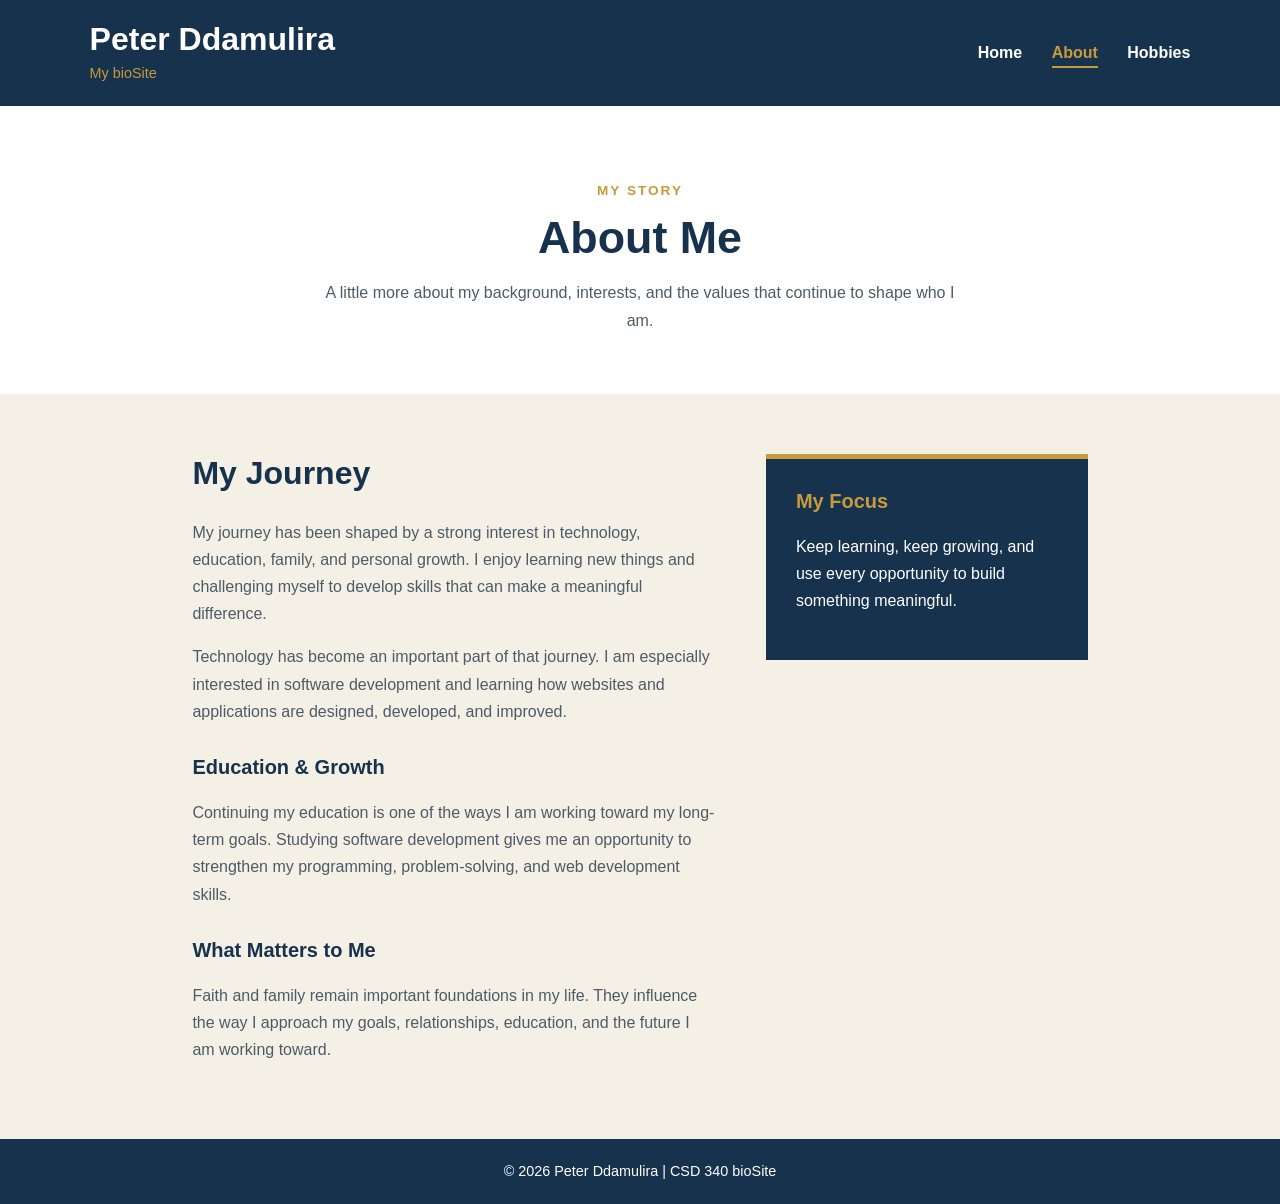
==== about.html @ 32c37889 "bioSite development" ====
<!--
    Name: Peter Ddamulira
    Date: September 13, 2026
    Assignment: bioSite Development
-->

<!DOCTYPE html>
<html lang="en">

<head>
    <meta charset="UTF-8">
    <meta name="viewport" content="width=device-width, initial-scale=1.0">

    <title>About | Peter Ddamulira</title>

    <link rel="stylesheet" href="site.css">
</head>

<body>

    <header>
        <div class="site-title">
            <h1>Peter Ddamulira</h1>
            <p>My bioSite</p>
        </div>

        <nav>
            <a href="index.html">Home</a>
            <a href="about.html" class="active">About</a>
            <a href="hobbies.html">Hobbies</a>
        </nav>
    </header>

    <main>

        <section class="page-heading">
            <p class="eyebrow">MY STORY</p>
            <h2>About Me</h2>
            <p>
                A little more about my background, interests, and the values
                that continue to shape who I am.
            </p>
        </section>

        <section class="about-section">

            <div class="about-content">

                <h2>My Journey</h2>

                <p>
                    My journey has been shaped by a strong interest in
                    technology, education, family, and personal growth.
                    I enjoy learning new things and challenging myself to
                    develop skills that can make a meaningful difference.
                </p>

                <p>
                    Technology has become an important part of that journey.
                    I am especially interested in software development and
                    learning how websites and applications are designed,
                    developed, and improved.
                </p>

                <h3>Education & Growth</h3>

                <p>
                    Continuing my education is one of the ways I am working
                    toward my long-term goals. Studying software development
                    gives me an opportunity to strengthen my programming,
                    problem-solving, and web development skills.
                </p>

                <h3>What Matters to Me</h3>

                <p>
                    Faith and family remain important foundations in my life.
                    They influence the way I approach my goals, relationships,
                    education, and the future I am working toward.
                </p>

            </div>

            <aside class="quote-card">
                <h3>My Focus</h3>
                <p>
                    Keep learning, keep growing, and use every opportunity
                    to build something meaningful.
                </p>
            </aside>

        </section>

    </main>

    <footer>
        <p>&copy; 2026 Peter Ddamulira | CSD 340 bioSite</p>
    </footer>

</body>

</html>
---- site.css ----
/*
    Name: Peter Ddamulira
    Date: September 13, 2026
    Assignment: bioSite Development
*/

/* ---------- ATOMS ---------- */

* {
    box-sizing: border-box;
}

html {
    scroll-behavior: smooth;
}

body {
    margin: 0;
    background-color: #f5f0e6;
    color: #4d5b66;
    font-family: Arial, Helvetica, sans-serif;
    line-height: 1.6;
}

h1,
h2,
h3 {
    color: #17324d;
    line-height: 1.2;
}

h1 {
    margin: 0;
    font-size: 2rem;
    font-weight: 600;
}

h2 {
    font-size: 2rem;
    font-weight: 600;
}

h3 {
    font-size: 1.25rem;
    font-weight: 600;
}

p {
    font-size: 1rem;
    line-height: 1.7;
}

a {
    color: #17324d;
}

.eyebrow {
    margin-bottom: 8px;
    color: #c79a3b;
    font-size: 0.85rem;
    font-weight: 700;
    letter-spacing: 2px;
}

/* ---------- HEADER / NAVIGATION ---------- */

header {
    display: flex;
    align-items: center;
    justify-content: space-between;
    padding: 20px 7%;
    background-color: #17324d;
}

.site-title h1 {
    color: #ffffff;
}

.site-title p {
    margin: 3px 0 0;
    color: #c79a3b;
    font-size: 0.9rem;
}

nav a {
    margin-left: 25px;
    padding-bottom: 5px;
    color: #ffffff;
    font-weight: 600;
    text-decoration: none;
}

nav a:hover,
nav a.active {
    color: #c79a3b;
    border-bottom: 2px solid #c79a3b;
}

/* ---------- HOME HERO ---------- */

.hero {
    display: flex;
    align-items: center;
    min-height: 430px;
    padding: 70px 8%;
    background-color: #ffffff;
}

.hero-content {
    max-width: 700px;
}

.hero h2 {
    max-width: 650px;
    margin: 10px 0 20px;
    font-size: 3.2rem;
}

.hero-content > p:not(.eyebrow) {
    max-width: 620px;
    margin-bottom: 30px;
    font-size: 1.1rem;
}

.button {
    display: inline-block;
    padding: 12px 22px;
    background-color: #c79a3b;
    color: #ffffff;
    font-weight: 600;
    text-decoration: none;
    border-radius: 4px;
}

.button:hover {
    background-color: #17324d;
}

/* ---------- HOME INTRO ---------- */

.intro {
    padding: 60px 8%;
    text-align: center;
}

.intro > p {
    max-width: 750px;
    margin: 0 auto 35px;
}

.feature-grid {
    display: flex;
    gap: 25px;
    justify-content: center;
    margin-top: 30px;
}

.feature-card {
    flex: 1;
    max-width: 350px;
    padding: 28px;
    background-color: #ffffff;
    border-top: 4px solid #c79a3b;
    box-shadow: 0 4px 12px rgba(0, 0, 0, 0.08);
}

.feature-card h3 {
    margin-top: 0;
}

/* ---------- PAGE HEADINGS ---------- */

.page-heading {
    padding: 60px 8%;
    background-color: #ffffff;
    text-align: center;
}

.page-heading h2 {
    margin: 5px 0 15px;
    font-size: 2.8rem;
}

.page-heading > p:last-child {
    max-width: 650px;
    margin: 0 auto;
}

/* ---------- ABOUT PAGE ---------- */

.about-section {
    display: flex;
    gap: 50px;
    max-width: 1100px;
    margin: 0 auto;
    padding: 60px 8%;
}

.about-content {
    flex: 2;
}

.about-content h2 {
    margin-top: 0;
}

.about-content h3 {
    margin-top: 30px;
}

.quote-card {
    flex: 1;
    align-self: flex-start;
    padding: 30px;
    background-color: #17324d;
    border-top: 5px solid #c79a3b;
}

.quote-card h3 {
    margin-top: 0;
    color: #c79a3b;
}

.quote-card p {
    color: #ffffff;
}

/* ---------- HOBBIES PAGE ---------- */

.hobbies-grid {
    display: flex;
    gap: 25px;
    max-width: 1200px;
    margin: 0 auto;
    padding: 60px 8%;
}

.hobby-card {
    flex: 1;
    padding: 30px;
    background-color: #ffffff;
    border-bottom: 4px solid #c79a3b;
    box-shadow: 0 4px 12px rgba(0, 0, 0, 0.08);
}

.hobby-number {
    color: #c79a3b;
    font-size: 2rem;
    font-weight: 700;
}

.hobby-card h2 {
    font-size: 1.5rem;
}

/* ---------- FOOTER ---------- */

footer {
    padding: 20px;
    background-color: #17324d;
    text-align: center;
}

footer p {
    margin: 0;
    color: #ffffff;
    font-size: 0.9rem;
}

/* ---------- RESPONSIVE LAYOUT ---------- */

@media screen and (max-width: 768px) {

    header {
        flex-direction: column;
        text-align: center;
    }

    nav {
        margin-top: 15px;
    }

    nav a {
        margin: 0 10px;
    }

    .hero h2 {
        font-size: 2.4rem;
    }

    .feature-grid,
    .about-section,
    .hobbies-grid {
        flex-direction: column;
    }

    .feature-card {
        max-width: none;
    }
}
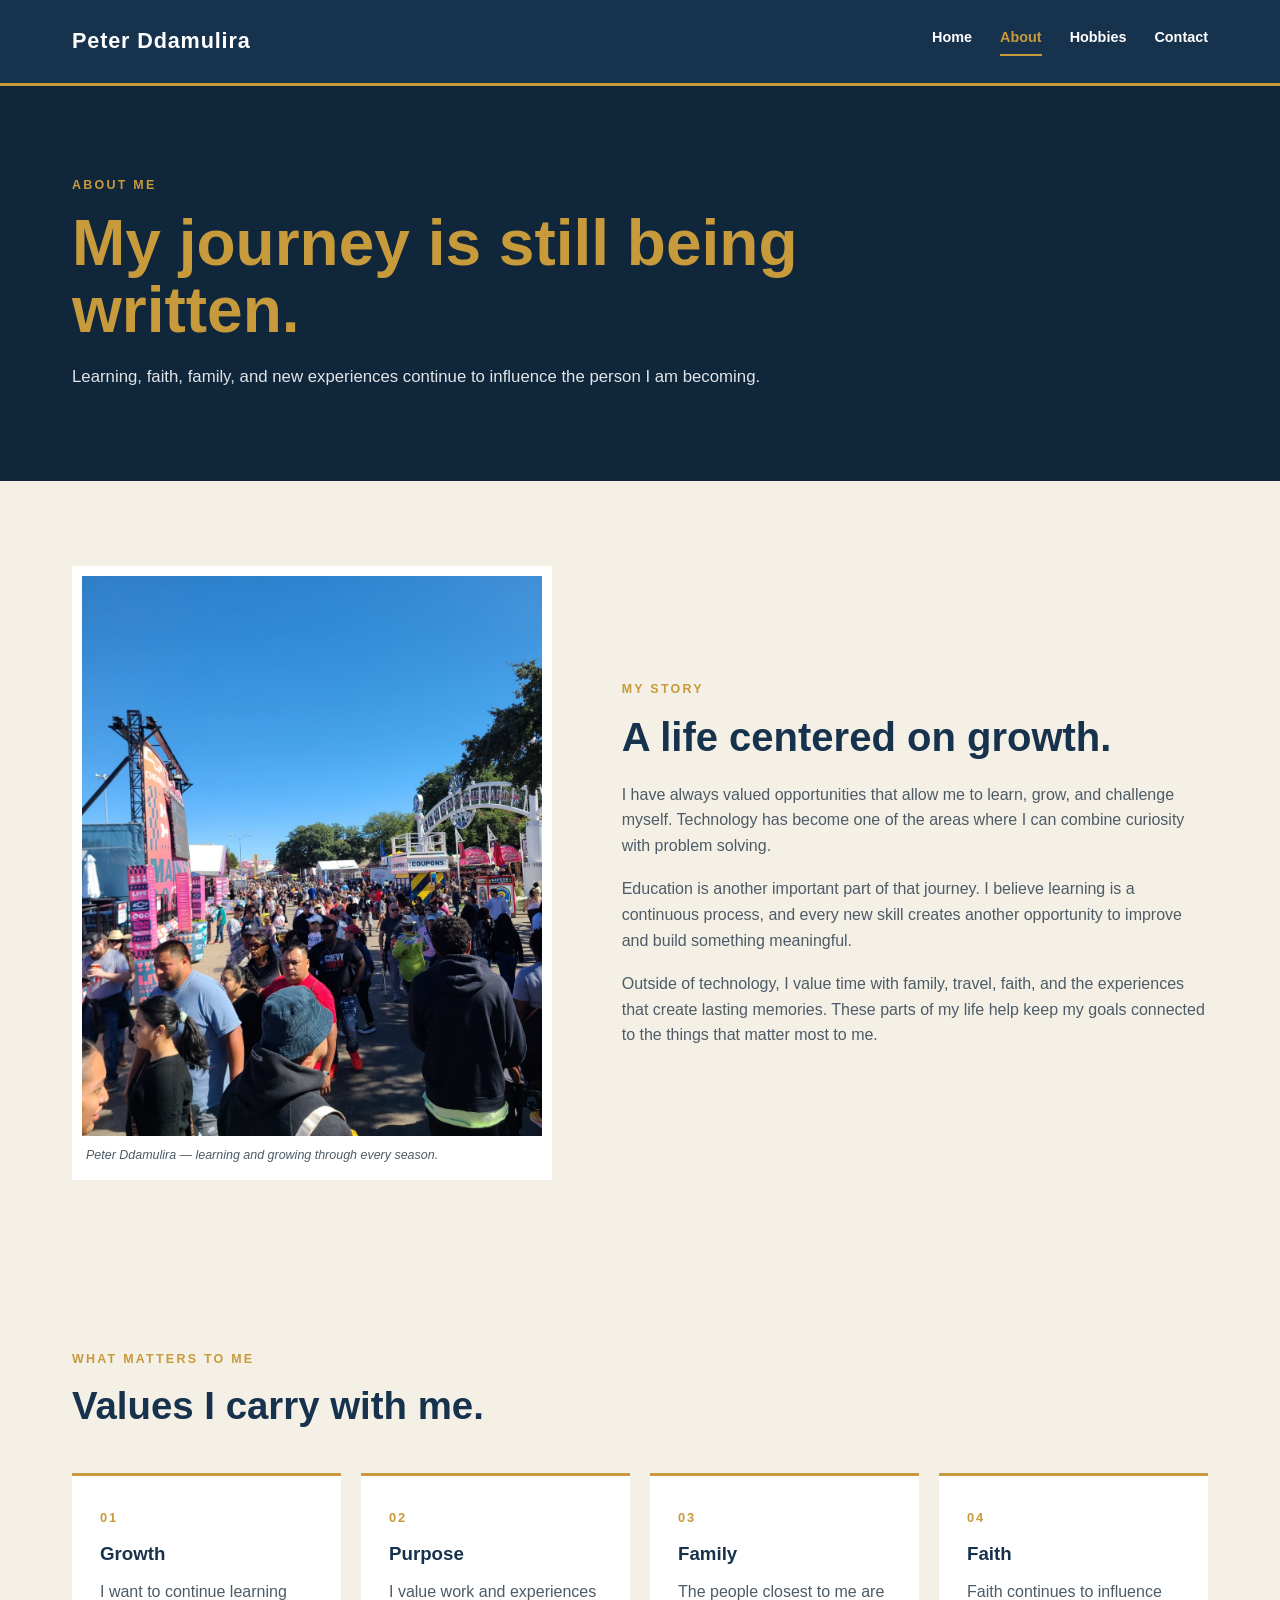
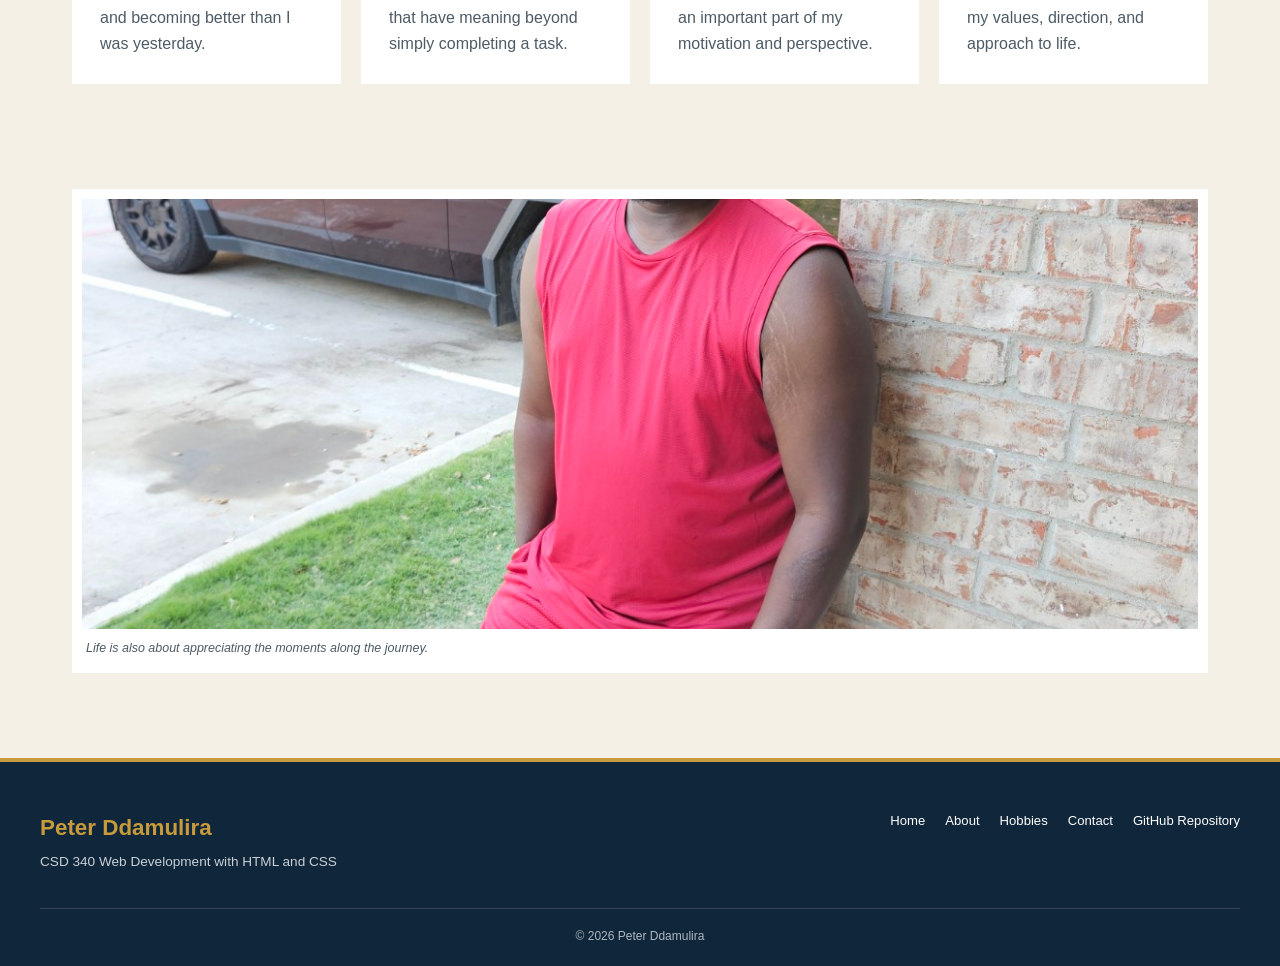
==== commit 320453b3: "Complete bioSite development and deployment" ====
--- a/about.html
+++ b/about.html
@@ -1,102 +1,157 @@
 <!--
     Name: Peter Ddamulira
-    Date: September 13, 2026
-    Assignment: bioSite Development
+    Date: September 16, 2026
+    Assignment: bioSite Development and GitHub Pages Deployment
 -->
 
 <!DOCTYPE html>
 <html lang="en">
-
 <head>
     <meta charset="UTF-8">
     <meta name="viewport" content="width=device-width, initial-scale=1.0">
-
-    <title>About | Peter Ddamulira</title>
-
+    <meta name="description" content="About Peter Ddamulira">
+    <title>Peter Ddamulira | About</title>
     <link rel="stylesheet" href="site.css">
 </head>
 
 <body>
 
-    <header>
-        <div class="site-title">
-            <h1>Peter Ddamulira</h1>
-            <p>My bioSite</p>
+    <header class="site-header">
+        <div class="header-container">
+            <a class="site-name" href="index.html">Peter Ddamulira</a>
+
+            <nav aria-label="Main navigation">
+                <a href="index.html">Home</a>
+                <a class="active" href="about.html">About</a>
+                <a href="hobbies.html">Hobbies</a>
+                <a href="contact.html">Contact</a>
+            </nav>
         </div>
-
-        <nav>
-            <a href="index.html">Home</a>
-            <a href="about.html" class="active">About</a>
-            <a href="hobbies.html">Hobbies</a>
-        </nav>
     </header>
 
     <main>
-
-        <section class="page-heading">
-            <p class="eyebrow">MY STORY</p>
-            <h2>About Me</h2>
-            <p>
-                A little more about my background, interests, and the values
-                that continue to shape who I am.
-            </p>
+        <section class="page-hero">
+            <div>
+                <p class="eyebrow">ABOUT ME</p>
+                <h1>My journey is still being written.</h1>
+                <p>
+                    Learning, faith, family, and new experiences continue to
+                    influence the person I am becoming.
+                </p>
+            </div>
         </section>
 
-        <section class="about-section">
+        <section class="about-layout">
+            <figure class="about-photo">
+                <img
+                    src="images/20231014_144253.jpg"
+                    alt="Peter Ddamulira"
+                >
+                <figcaption>Peter Ddamulira — learning and growing through every season.</figcaption>
+            </figure>
 
-            <div class="about-content">
-
-                <h2>My Journey</h2>
+            <article class="about-copy">
+                <p class="eyebrow">MY STORY</p>
+                <h2>A life centered on growth.</h2>
 
                 <p>
-                    My journey has been shaped by a strong interest in
-                    technology, education, family, and personal growth.
-                    I enjoy learning new things and challenging myself to
-                    develop skills that can make a meaningful difference.
+                    I have always valued opportunities that allow me to learn,
+                    grow, and challenge myself. Technology has become one of the
+                    areas where I can combine curiosity with problem solving.
                 </p>
 
                 <p>
-                    Technology has become an important part of that journey.
-                    I am especially interested in software development and
-                    learning how websites and applications are designed,
-                    developed, and improved.
+                    Education is another important part of that journey. I
+                    believe learning is a continuous process, and every new
+                    skill creates another opportunity to improve and build
+                    something meaningful.
                 </p>
 
-                <h3>Education & Growth</h3>
+                <p>
+                    Outside of technology, I value time with family, travel,
+                    faith, and the experiences that create lasting memories.
+                    These parts of my life help keep my goals connected to the
+                    things that matter most to me.
+                </p>
+            </article>
+        </section>
 
-                <p>
-                    Continuing my education is one of the ways I am working
-                    toward my long-term goals. Studying software development
-                    gives me an opportunity to strengthen my programming,
-                    problem-solving, and web development skills.
-                </p>
-
-                <h3>What Matters to Me</h3>
-
-                <p>
-                    Faith and family remain important foundations in my life.
-                    They influence the way I approach my goals, relationships,
-                    education, and the future I am working toward.
-                </p>
-
+        <section class="values-section">
+            <div class="section-heading">
+                <p class="eyebrow">WHAT MATTERS TO ME</p>
+                <h2>Values I carry with me.</h2>
             </div>
 
-            <aside class="quote-card">
-                <h3>My Focus</h3>
-                <p>
-                    Keep learning, keep growing, and use every opportunity
-                    to build something meaningful.
-                </p>
-            </aside>
+            <div class="values-grid">
+                <article>
+                    <span>01</span>
+                    <h3>Growth</h3>
+                    <p>
+                        I want to continue learning and becoming better than I
+                        was yesterday.
+                    </p>
+                </article>
 
+                <article>
+                    <span>02</span>
+                    <h3>Purpose</h3>
+                    <p>
+                        I value work and experiences that have meaning beyond
+                        simply completing a task.
+                    </p>
+                </article>
+
+                <article>
+                    <span>03</span>
+                    <h3>Family</h3>
+                    <p>
+                        The people closest to me are an important part of my
+                        motivation and perspective.
+                    </p>
+                </article>
+
+                <article>
+                    <span>04</span>
+                    <h3>Faith</h3>
+                    <p>
+                        Faith continues to influence my values, direction, and
+                        approach to life.
+                    </p>
+                </article>
+            </div>
         </section>
 
+        <section class="photo-banner">
+            <figure>
+                <img
+                    src="images/20260509_190552.jpg"
+                    alt="A meaningful personal memory"
+                >
+                <figcaption>Life is also about appreciating the moments along the journey.</figcaption>
+            </figure>
+        </section>
     </main>
 
-    <footer>
-        <p>&copy; 2026 Peter Ddamulira | CSD 340 bioSite</p>
+    <footer class="site-footer">
+        <div class="footer-container">
+            <div>
+                <h2>Peter Ddamulira</h2>
+                <p>CSD 340 Web Development with HTML and CSS</p>
+            </div>
+
+            <div class="footer-links">
+                <a href="index.html">Home</a>
+                <a href="about.html">About</a>
+                <a href="hobbies.html">Hobbies</a>
+                <a href="contact.html">Contact</a>
+                <a href="https://github.com/psddam/bioSite"
+                   target="_blank"
+                   rel="noopener noreferrer">GitHub Repository</a>
+            </div>
+        </div>
+
+        <p class="copyright">&copy; 2026 Peter Ddamulira</p>
     </footer>
 
 </body>
-
 </html>
--- a/site.css
+++ b/site.css
@@ -1,13 +1,23 @@
 /*
     Name: Peter Ddamulira
-    Date: September 13, 2026
-    Assignment: bioSite Development
+    Date: September 16, 2026
+    Assignment: bioSite Development and GitHub Pages Deployment
 */
-
-/* ---------- ATOMS ---------- */
 
 * {
     box-sizing: border-box;
+    margin: 0;
+    padding: 0;
+}
+
+:root {
+    --navy: #17324D;
+    --navy-dark: #10263B;
+    --gold: #C79A3B;
+    --cream: #F5F0E6;
+    --white: #FFFFFF;
+    --slate: #4D5B66;
+    --light-border: #DDD6C8;
 }
 
 html {
@@ -15,286 +25,616 @@
 }
 
 body {
-    margin: 0;
-    background-color: #f5f0e6;
-    color: #4d5b66;
+    background-color: var(--cream);
+    color: var(--navy);
     font-family: Arial, Helvetica, sans-serif;
     line-height: 1.6;
 }
 
-h1,
-h2,
-h3 {
-    color: #17324d;
-    line-height: 1.2;
-}
-
-h1 {
-    margin: 0;
-    font-size: 2rem;
+img {
+    display: block;
+    width: 100%;
+}
+
+a {
+    color: inherit;
+}
+
+/* HEADER */
+
+.site-header {
+    background-color: var(--navy);
+    border-bottom: 3px solid var(--gold);
+}
+
+.header-container {
+    align-items: center;
+    display: flex;
+    justify-content: space-between;
+    margin: 0 auto;
+    max-width: 1200px;
+    padding: 24px 32px;
+}
+
+.site-name {
+    color: var(--white);
+    font-size: 1.35rem;
+    font-weight: 700;
+    letter-spacing: 0.04em;
+    text-decoration: none;
+}
+
+nav {
+    display: flex;
+    gap: 28px;
+}
+
+nav a {
+    border-bottom: 2px solid transparent;
+    color: var(--white);
+    font-size: 0.9rem;
     font-weight: 600;
-}
-
-h2 {
-    font-size: 2rem;
-    font-weight: 600;
-}
-
-h3 {
-    font-size: 1.25rem;
-    font-weight: 600;
-}
-
-p {
-    font-size: 1rem;
-    line-height: 1.7;
-}
-
-a {
-    color: #17324d;
-}
+    padding-bottom: 5px;
+    text-decoration: none;
+    transition: 0.2s ease;
+}
+
+nav a:hover,
+nav a.active {
+    border-bottom-color: var(--gold);
+    color: var(--gold);
+}
+
+/* GENERAL */
 
 .eyebrow {
-    margin-bottom: 8px;
-    color: #c79a3b;
+    color: var(--gold);
+    font-size: 0.78rem;
+    font-weight: 700;
+    letter-spacing: 0.18em;
+    margin-bottom: 14px;
+}
+
+.button {
+    border: 2px solid var(--gold);
+    display: inline-block;
     font-size: 0.85rem;
     font-weight: 700;
-    letter-spacing: 2px;
-}
-
-/* ---------- HEADER / NAVIGATION ---------- */
-
-header {
+    letter-spacing: 0.04em;
+    padding: 13px 20px;
+    text-decoration: none;
+    transition: 0.2s ease;
+}
+
+.primary-button {
+    background-color: var(--gold);
+    color: var(--navy-dark);
+}
+
+.primary-button:hover {
+    background-color: transparent;
+    color: var(--gold);
+}
+
+.secondary-button {
+    background-color: transparent;
+    color: var(--white);
+}
+
+.secondary-button:hover {
+    background-color: var(--gold);
+    color: var(--navy-dark);
+}
+
+.outline-button {
+    background-color: transparent;
+    color: var(--navy);
+}
+
+.outline-button:hover {
+    background-color: var(--gold);
+    color: var(--navy-dark);
+}
+
+/* HOME HERO */
+
+.hero {
+    align-items: center;
+    background-color: var(--navy-dark);
+    display: grid;
+    gap: 60px;
+    grid-template-columns: 1.05fr 0.95fr;
+    margin: 0 auto;
+    max-width: 1400px;
+    min-height: 650px;
+    padding: 70px 8%;
+}
+
+.hero-content {
+    color: var(--white);
+}
+
+.hero h1 {
+    font-size: clamp(2.8rem, 5vw, 5rem);
+    line-height: 1.04;
+    margin-bottom: 26px;
+}
+
+.hero h1 span {
+    color: var(--gold);
+}
+
+.hero-text {
+    color: #E4E7E9;
+    font-size: 1.05rem;
+    max-width: 620px;
+}
+
+.hero-links {
     display: flex;
+    flex-wrap: wrap;
+    gap: 14px;
+    margin-top: 30px;
+}
+
+.hero-image {
+    background-color: var(--cream);
+    padding: 10px;
+}
+
+.hero-image img {
+    height: 470px;
+    object-fit: cover;
+}
+
+figcaption {
+    color: var(--slate);
+    font-size: 0.78rem;
+    font-style: italic;
+    padding: 10px 4px 4px;
+}
+
+/* SECTION HEADINGS */
+
+.intro-section,
+.values-section,
+.hobby-section,
+.contact-layout,
+.photo-banner {
+    margin: 0 auto;
+    max-width: 1200px;
+    padding: 85px 32px;
+}
+
+.section-heading {
+    margin-bottom: 45px;
+    max-width: 720px;
+}
+
+.section-heading h2 {
+    font-size: 2.4rem;
+    line-height: 1.15;
+    margin-bottom: 16px;
+}
+
+.section-heading > p:last-child {
+    color: var(--slate);
+}
+
+/* HOME CARDS */
+
+.card-grid {
+    display: grid;
+    gap: 26px;
+    grid-template-columns: repeat(3, 1fr);
+}
+
+.feature-card {
+    background-color: var(--white);
+    border-bottom: 4px solid var(--gold);
+    box-shadow: 0 8px 25px rgba(23, 50, 77, 0.08);
+}
+
+.feature-card figure img {
+    height: 270px;
+    object-fit: cover;
+}
+
+.feature-card figure figcaption {
+    padding: 8px 18px 0;
+}
+
+.card-content {
+    padding: 22px;
+}
+
+.card-content h3 {
+    font-size: 1.4rem;
+    margin-bottom: 10px;
+}
+
+.card-content p {
+    color: var(--slate);
+}
+
+.quote-section {
+    background-color: var(--navy);
+    color: var(--white);
+    padding: 80px 10%;
+    text-align: center;
+}
+
+.quote-section blockquote {
+    color: var(--gold);
+    font-size: clamp(1.8rem, 4vw, 3rem);
+    font-weight: 700;
+    margin: 0 auto 20px;
+    max-width: 900px;
+}
+
+.quote-section > p:last-child {
+    color: #D7DDE2;
+    margin: auto;
+    max-width: 700px;
+}
+
+/* PAGE HERO */
+
+.page-hero {
+    background-color: var(--navy-dark);
+    color: var(--white);
+    padding: 90px max(32px, calc((100% - 1136px) / 2));
+}
+
+.page-hero > div {
+    max-width: 800px;
+}
+
+.page-hero h1 {
+    color: var(--gold);
+    font-size: clamp(2.6rem, 5vw, 4.5rem);
+    line-height: 1.05;
+    margin-bottom: 20px;
+}
+
+.page-hero p:last-child {
+    color: #E0E4E7;
+    font-size: 1.05rem;
+    max-width: 700px;
+}
+
+/* ABOUT */
+
+.about-layout {
     align-items: center;
+    display: grid;
+    gap: 70px;
+    grid-template-columns: 0.9fr 1.1fr;
+    margin: 0 auto;
+    max-width: 1200px;
+    padding: 85px 32px;
+}
+
+.about-photo {
+    background-color: var(--white);
+    padding: 10px;
+}
+
+.about-photo img {
+    height: 560px;
+    object-fit: cover;
+}
+
+.about-copy h2 {
+    font-size: 2.5rem;
+    line-height: 1.15;
+    margin-bottom: 22px;
+}
+
+.about-copy > p:not(.eyebrow) {
+    color: var(--slate);
+    margin-bottom: 18px;
+}
+
+.values-grid {
+    display: grid;
+    gap: 20px;
+    grid-template-columns: repeat(4, 1fr);
+}
+
+.values-grid article {
+    background-color: var(--white);
+    border-top: 3px solid var(--gold);
+    padding: 28px;
+}
+
+.values-grid span,
+.number {
+    color: var(--gold);
+    font-size: 0.8rem;
+    font-weight: 700;
+    letter-spacing: 0.15em;
+}
+
+.values-grid h3 {
+    margin: 10px 0;
+}
+
+.values-grid p {
+    color: var(--slate);
+}
+
+/* HOBBIES */
+
+.hobby-section {
+    display: flex;
+    flex-direction: column;
+    gap: 70px;
+}
+
+.hobby-card {
+    align-items: center;
+    display: grid;
+    gap: 55px;
+    grid-template-columns: 1fr 1fr;
+}
+
+.hobby-card.reverse figure {
+    order: 2;
+}
+
+.hobby-card figure {
+    background-color: var(--white);
+    padding: 9px;
+}
+
+.hobby-card figure img {
+    height: 390px;
+    object-fit: cover;
+}
+
+.hobby-copy h2 {
+    font-size: 2.3rem;
+    margin: 8px 0 18px;
+}
+
+.hobby-copy > p:not(.number) {
+    color: var(--slate);
+    margin-bottom: 14px;
+}
+
+/* PHOTO BANNER */
+
+.photo-banner {
+    padding-top: 20px;
+}
+
+.photo-banner figure {
+    background-color: var(--white);
+    padding: 10px;
+}
+
+.photo-banner img {
+    height: 430px;
+    object-fit: cover;
+}
+
+/* CONTACT */
+
+.contact-layout {
+    align-items: center;
+    display: grid;
+    gap: 70px;
+    grid-template-columns: 1fr 0.9fr;
+}
+
+.contact-copy h2 {
+    font-size: 2.5rem;
+    margin-bottom: 20px;
+}
+
+.contact-copy > p:not(.eyebrow) {
+    color: var(--slate);
+    margin-bottom: 18px;
+}
+
+.contact-copy .button {
+    margin-top: 12px;
+}
+
+.contact-photo {
+    background-color: var(--white);
+    padding: 10px;
+}
+
+.contact-photo img {
+    height: 450px;
+    object-fit: cover;
+}
+
+.contact-card {
+    background-color: var(--white);
+    border-top: 4px solid var(--gold);
+    margin: 0 auto 85px;
+    max-width: 1136px;
+    padding: 50px;
+}
+
+.contact-card h2 {
+    font-size: 2rem;
+    margin-bottom: 12px;
+}
+
+.contact-card > p:not(.eyebrow) {
+    color: var(--slate);
+    max-width: 700px;
+}
+
+/* FOOTER */
+
+.site-footer {
+    background-color: var(--navy-dark);
+    border-top: 4px solid var(--gold);
+    color: var(--white);
+    padding: 48px 32px 20px;
+}
+
+.footer-container {
+    align-items: flex-start;
+    display: flex;
+    gap: 40px;
     justify-content: space-between;
-    padding: 20px 7%;
-    background-color: #17324d;
-}
-
-.site-title h1 {
-    color: #ffffff;
-}
-
-.site-title p {
-    margin: 3px 0 0;
-    color: #c79a3b;
-    font-size: 0.9rem;
-}
-
-nav a {
-    margin-left: 25px;
-    padding-bottom: 5px;
-    color: #ffffff;
-    font-weight: 600;
+    margin: auto;
+    max-width: 1200px;
+}
+
+.footer-container h2 {
+    color: var(--gold);
+    font-size: 1.4rem;
+    margin-bottom: 5px;
+}
+
+.footer-container p {
+    color: #C8D0D6;
+    font-size: 0.85rem;
+}
+
+.footer-links {
+    display: flex;
+    flex-wrap: wrap;
+    gap: 20px;
+    justify-content: flex-end;
+}
+
+.footer-links a {
+    color: var(--white);
+    font-size: 0.82rem;
     text-decoration: none;
 }
 
-nav a:hover,
-nav a.active {
-    color: #c79a3b;
-    border-bottom: 2px solid #c79a3b;
-}
-
-/* ---------- HOME HERO ---------- */
-
-.hero {
-    display: flex;
-    align-items: center;
-    min-height: 430px;
-    padding: 70px 8%;
-    background-color: #ffffff;
-}
-
-.hero-content {
-    max-width: 700px;
-}
-
-.hero h2 {
-    max-width: 650px;
-    margin: 10px 0 20px;
-    font-size: 3.2rem;
-}
-
-.hero-content > p:not(.eyebrow) {
-    max-width: 620px;
-    margin-bottom: 30px;
-    font-size: 1.1rem;
-}
-
-.button {
-    display: inline-block;
-    padding: 12px 22px;
-    background-color: #c79a3b;
-    color: #ffffff;
-    font-weight: 600;
-    text-decoration: none;
-    border-radius: 4px;
-}
-
-.button:hover {
-    background-color: #17324d;
-}
-
-/* ---------- HOME INTRO ---------- */
-
-.intro {
-    padding: 60px 8%;
+.footer-links a:hover {
+    color: var(--gold);
+}
+
+.copyright {
+    border-top: 1px solid rgba(255, 255, 255, 0.15);
+    color: #AEB8C0;
+    font-size: 0.75rem;
+    margin: 35px auto 0;
+    max-width: 1200px;
+    padding-top: 18px;
     text-align: center;
 }
 
-.intro > p {
-    max-width: 750px;
-    margin: 0 auto 35px;
-}
-
-.feature-grid {
-    display: flex;
-    gap: 25px;
-    justify-content: center;
-    margin-top: 30px;
-}
-
-.feature-card {
-    flex: 1;
-    max-width: 350px;
-    padding: 28px;
-    background-color: #ffffff;
-    border-top: 4px solid #c79a3b;
-    box-shadow: 0 4px 12px rgba(0, 0, 0, 0.08);
-}
-
-.feature-card h3 {
-    margin-top: 0;
-}
-
-/* ---------- PAGE HEADINGS ---------- */
-
-.page-heading {
-    padding: 60px 8%;
-    background-color: #ffffff;
-    text-align: center;
-}
-
-.page-heading h2 {
-    margin: 5px 0 15px;
-    font-size: 2.8rem;
-}
-
-.page-heading > p:last-child {
-    max-width: 650px;
-    margin: 0 auto;
-}
-
-/* ---------- ABOUT PAGE ---------- */
-
-.about-section {
-    display: flex;
-    gap: 50px;
-    max-width: 1100px;
-    margin: 0 auto;
-    padding: 60px 8%;
-}
-
-.about-content {
-    flex: 2;
-}
-
-.about-content h2 {
-    margin-top: 0;
-}
-
-.about-content h3 {
-    margin-top: 30px;
-}
-
-.quote-card {
-    flex: 1;
-    align-self: flex-start;
-    padding: 30px;
-    background-color: #17324d;
-    border-top: 5px solid #c79a3b;
-}
-
-.quote-card h3 {
-    margin-top: 0;
-    color: #c79a3b;
-}
-
-.quote-card p {
-    color: #ffffff;
-}
-
-/* ---------- HOBBIES PAGE ---------- */
-
-.hobbies-grid {
-    display: flex;
-    gap: 25px;
-    max-width: 1200px;
-    margin: 0 auto;
-    padding: 60px 8%;
-}
-
-.hobby-card {
-    flex: 1;
-    padding: 30px;
-    background-color: #ffffff;
-    border-bottom: 4px solid #c79a3b;
-    box-shadow: 0 4px 12px rgba(0, 0, 0, 0.08);
-}
-
-.hobby-number {
-    color: #c79a3b;
-    font-size: 2rem;
-    font-weight: 700;
-}
-
-.hobby-card h2 {
-    font-size: 1.5rem;
-}
-
-/* ---------- FOOTER ---------- */
-
-footer {
-    padding: 20px;
-    background-color: #17324d;
-    text-align: center;
-}
-
-footer p {
-    margin: 0;
-    color: #ffffff;
-    font-size: 0.9rem;
-}
-
-/* ---------- RESPONSIVE LAYOUT ---------- */
-
-@media screen and (max-width: 768px) {
-
-    header {
+/* RESPONSIVE DESIGN */
+
+@media (max-width: 900px) {
+    .header-container {
+        align-items: flex-start;
         flex-direction: column;
+        gap: 18px;
+    }
+
+    nav {
+        flex-wrap: wrap;
+        gap: 16px 22px;
+    }
+
+    .hero,
+    .about-layout,
+    .contact-layout,
+    .hobby-card {
+        grid-template-columns: 1fr;
+    }
+
+    .hero {
+        padding: 60px 32px;
+    }
+
+    .hero-image img {
+        height: 500px;
+    }
+
+    .card-grid {
+        grid-template-columns: 1fr;
+    }
+
+    .feature-card figure img {
+        height: 420px;
+    }
+
+    .values-grid {
+        grid-template-columns: repeat(2, 1fr);
+    }
+
+    .hobby-card.reverse figure {
+        order: 0;
+    }
+
+    .footer-container {
+        flex-direction: column;
+    }
+
+    .footer-links {
+        justify-content: flex-start;
+    }
+}
+
+@media (max-width: 600px) {
+    .header-container {
+        padding: 20px;
+    }
+
+    nav {
+        gap: 12px 16px;
+    }
+
+    nav a {
+        font-size: 0.82rem;
+    }
+
+    .hero,
+    .intro-section,
+    .about-layout,
+    .values-section,
+    .hobby-section,
+    .contact-layout,
+    .photo-banner {
+        padding-left: 20px;
+        padding-right: 20px;
+    }
+
+    .hero {
+        min-height: auto;
+    }
+
+    .hero-image img,
+    .about-photo img,
+    .contact-photo img {
+        height: 390px;
+    }
+
+    .feature-card figure img,
+    .hobby-card figure img,
+    .photo-banner img {
+        height: 300px;
+    }
+
+    .values-grid {
+        grid-template-columns: 1fr;
+    }
+
+    .contact-card {
+        margin: 0 20px 60px;
+        padding: 30px 22px;
+    }
+
+    .hero-links {
+        align-items: stretch;
+        flex-direction: column;
+    }
+
+    .button {
         text-align: center;
     }
-
-    nav {
-        margin-top: 15px;
-    }
-
-    nav a {
-        margin: 0 10px;
-    }
-
-    .hero h2 {
-        font-size: 2.4rem;
-    }
-
-    .feature-grid,
-    .about-section,
-    .hobbies-grid {
-        flex-direction: column;
-    }
-
-    .feature-card {
-        max-width: none;
-    }
 }
